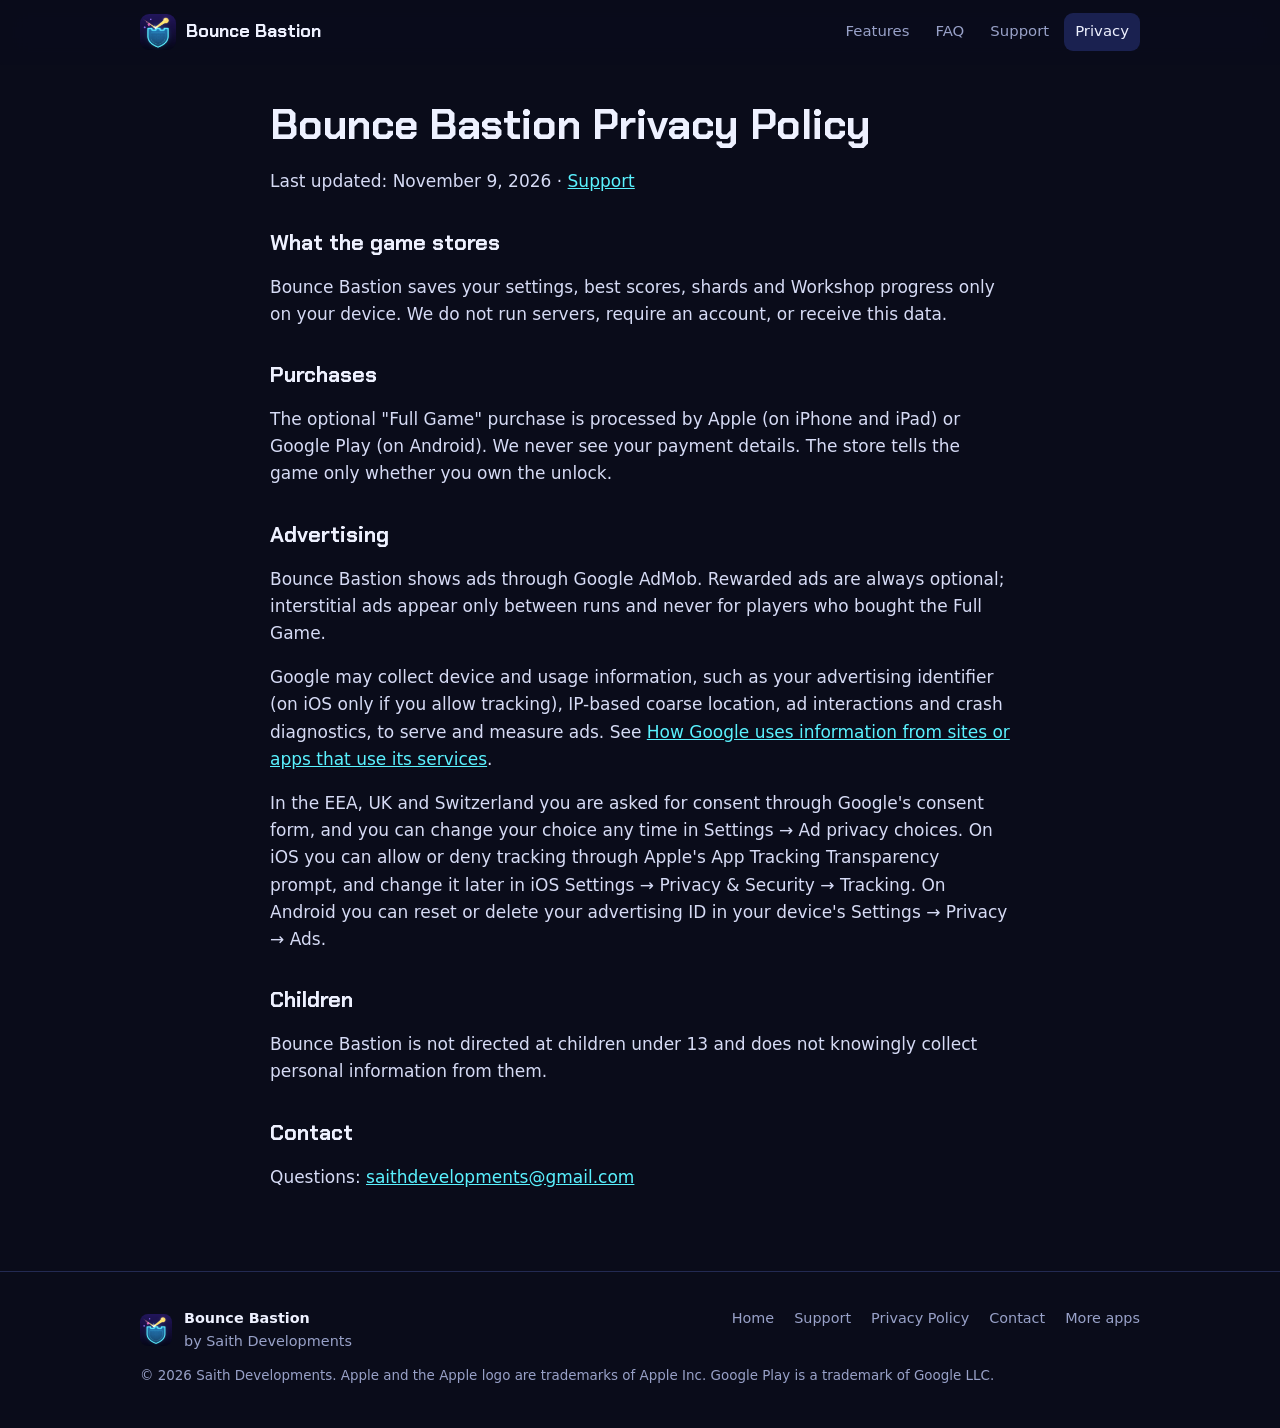
==== privacy.html @ 62e34ee3 "Redesign the site in the Sitspark style: hero with screenshots, features, FAQ and support Co-Authore" ====
<!doctype html>
<html lang="en"><head><meta charset="utf-8"><meta name="viewport" content="width=device-width,initial-scale=1">
<title>Bounce Bastion Privacy Policy</title><meta name="description" content="Bounce Bastion Privacy Policy for Bounce Bastion by Saith Developments.">
<link rel="canonical" href="https://saith96.github.io/bounce-bastion/privacy.html"><link rel="icon" href="assets/favicon.png"><link rel="apple-touch-icon" href="assets/apple-touch-icon.png">
<meta name="theme-color" content="#0a0c1a"><meta name="color-scheme" content="dark">
<meta property="og:title" content="Bounce Bastion Privacy Policy"><meta property="og:description" content="Bounce Bastion Privacy Policy for Bounce Bastion by Saith Developments."><meta property="og:image" content="https://saith96.github.io/bounce-bastion/assets/og.jpg"><meta property="og:url" content="https://saith96.github.io/bounce-bastion/privacy.html"><meta property="og:type" content="website"><meta name="twitter:card" content="summary_large_image">
<meta name="apple-itunes-app" content="app-id=6831671997"><link rel="preconnect" href="https://fonts.googleapis.com"><link rel="preconnect" href="https://fonts.gstatic.com" crossorigin><link href="https://fonts.googleapis.com/css2?family=Chakra+Petch:wght@600;700&display=swap" rel="stylesheet">
<style>:root{--font:-apple-system,BlinkMacSystemFont,"Segoe UI",Roboto,system-ui,sans-serif;--display:"Chakra Petch",-apple-system,BlinkMacSystemFont,"Segoe UI",Roboto,system-ui,sans-serif;--track:0;--on-brand:#06121a;--btn:#ffc93c;--btn-ink:#1a1300;--hero-chip:rgba(90,242,255,.14);--bg:#0a0c1a;--card:#121630;--ink:#eef1ff;--ink2:#d6dbf5;--muted:#98a1c8;--line:#232a52;--soft:#1a2150;--brand:#5af2ff;--link:#5af2ff;--hero:radial-gradient(90% 80% at 20% 0%,#2a1b77 0%,#151345 45%,#0d0f26 100%);--hero-ink:#ffffff;--hero-muted:#c7cdf0;--hero-glow:radial-gradient(35% 40% at 85% 15%,rgba(255,201,60,.22),transparent 70%),radial-gradient(40% 40% at 70% 90%,rgba(90,242,255,.18),transparent 70%)}
*{box-sizing:border-box}html{-webkit-text-size-adjust:100%;scroll-behavior:smooth;scroll-padding-top:84px}
body{margin:0;font:17px/1.6 var(--font);color:var(--ink);background:var(--bg);-webkit-font-smoothing:antialiased}
img{max-width:100%}
a{color:var(--link)}
:focus-visible{outline:3px solid var(--link);outline-offset:3px;border-radius:6px}
.skip{position:absolute;left:-9999px}.skip:focus{left:16px;top:12px;z-index:50;background:var(--card);padding:8px 14px;border-radius:10px}
.wrap{max-width:1040px;margin:0 auto;padding:0 20px}
h1,h2,h3{font-family:var(--display);text-wrap:balance;letter-spacing:var(--track)}
h1{font-size:clamp(2.1rem,5.2vw,3.4rem);line-height:1.06;margin:0 0 .5em}
h2{font-size:clamp(1.5rem,3vw,2rem);line-height:1.2;margin:0 0 .4em}
.kicker{display:block;font:600 .8rem/1.2 var(--font);letter-spacing:.09em;text-transform:uppercase;color:var(--link);margin-bottom:.7rem}
section.blk{margin:5.5rem 0}
.sub{color:var(--muted);max-width:38em;margin:0 0 2rem;font-size:1.06rem}

/* top bar */
header.top{position:sticky;top:0;z-index:20;background:color-mix(in srgb,var(--bg) 82%,transparent);-webkit-backdrop-filter:saturate(1.6) blur(14px);backdrop-filter:saturate(1.6) blur(14px);border-bottom:1px solid transparent;transition:border-color .2s}
header.top.scrolled{border-bottom-color:var(--line)}
header.top .wrap{display:flex;align-items:center;gap:12px;height:64px}
.brand{display:flex;align-items:center;gap:10px;font:700 1.12rem/1 var(--display);letter-spacing:var(--track);color:var(--ink);text-decoration:none;margin-right:auto}
.brand img{width:36px;height:36px;border-radius:9px}
header.top nav{display:flex;gap:4px}
header.top nav a{color:var(--muted);text-decoration:none;font-size:.93rem;padding:7px 11px;border-radius:9px}
header.top nav a:hover,header.top nav a[aria-current]{color:var(--ink);background:var(--soft)}

/* hero */
.hero{position:relative;background:var(--hero);border-radius:32px;color:var(--hero-ink);display:grid;grid-template-columns:1.05fr .95fr;gap:24px;padding:56px 0 0 56px;overflow:hidden;margin-top:12px;isolation:isolate}
.hero:after{content:"";position:absolute;inset:0;background:var(--hero-glow,none);z-index:-1;pointer-events:none}
.hero .txt{padding-bottom:56px;align-self:center}
.hero .tag{display:inline-flex;align-items:center;gap:8px;font-size:.85rem;font-weight:600;background:var(--hero-chip);color:var(--hero-ink);padding:6px 12px;border-radius:999px;margin-bottom:1.1rem}
.hero .tag img{width:20px;height:20px;border-radius:5px}
.hero h1{color:var(--hero-ink)}
.hero p.lead{font-size:1.16rem;color:var(--hero-muted);max-width:30em;margin:0 0 1.6rem;font-weight:500}
.chips{display:flex;flex-wrap:wrap;gap:8px 18px;margin:1.5rem 0 0;padding:0;list-style:none;font-size:.92rem;color:var(--hero-muted);font-weight:500}
.chips li{display:flex;align-items:center;gap:6px}.chips .ic{width:17px;height:17px}
.phones{position:relative;height:500px;align-self:end}
.phone{position:absolute;background:#0c0c0e;padding:7px;border-radius:40px;box-shadow:0 30px 60px -20px rgba(0,0,0,.45),0 0 0 1px rgba(255,255,255,.08) inset}
.phone img{display:block;width:100%;height:auto;border-radius:33px}
.phones .p1{width:250px;left:8%;top:26px;z-index:2}
.phones .p2{width:220px;left:52%;top:84px;transform:rotate(5deg);opacity:.97}
@media(prefers-reduced-motion:no-preference){.phones .p1{animation:rise .9s cubic-bezier(.2,.8,.2,1) both}.phones .p2{animation:rise2 1.1s .1s cubic-bezier(.2,.8,.2,1) both}
@keyframes rise{from{transform:translateY(60px);opacity:0}}@keyframes rise2{from{transform:translateY(80px) rotate(5deg);opacity:0}}}

/* store buttons */
.ctas{display:flex;flex-wrap:wrap;gap:10px;align-items:center}
.store{display:inline-flex;align-items:center;gap:10px;background:var(--btn);color:var(--btn-ink);padding:.62rem 1.15rem .62rem .95rem;border-radius:14px;text-decoration:none;line-height:1.1;border:1px solid transparent;transition:transform .15s,box-shadow .15s}
.store svg{width:24px;height:24px;flex:none}
.store small{display:block;font-size:.7rem;opacity:.8;font-weight:500}.store b{font-size:1.06rem;font-weight:650}
a.store:hover{transform:translateY(-2px);box-shadow:0 10px 24px -10px rgba(0,0,0,.5)}
.store.soon{background:transparent;color:inherit;border:1.5px dashed currentColor;opacity:.78;cursor:default}
.hero .store.soon{color:var(--hero-ink)}

/* cards */
.grid{display:grid;grid-template-columns:repeat(3,1fr);gap:18px}
.card{background:var(--card);border:1px solid var(--line);border-radius:22px;padding:26px}
.card .badge{width:48px;height:48px;border-radius:14px;display:grid;place-items:center;background:var(--soft);color:var(--link);margin-bottom:16px}
.card .badge .ic{width:26px;height:26px}
.card h3{margin:0 0 .4rem;font-size:1.15rem;line-height:1.3}.card p{margin:0;color:var(--muted);font-size:.98rem}

/* gallery */
.gallery{display:flex;gap:22px;overflow-x:auto;scroll-snap-type:x mandatory;padding:6px 20px 22px;margin:0 -20px;scrollbar-width:thin;scrollbar-color:var(--line) transparent}
.gallery figure{flex:none;width:230px;margin:0;scroll-snap-align:start}
.gallery .phone{position:static;box-shadow:0 18px 40px -22px rgba(0,0,0,.5)}
.gallery figcaption{margin-top:14px;font-size:.95rem;color:var(--muted);text-align:center;text-wrap:balance}
.gallery figcaption b{display:block;color:var(--ink);font-weight:650}
.gnav{display:flex;gap:8px;justify-content:flex-end;margin-top:-3.3rem;margin-bottom:1.3rem}
.gnav button{width:40px;height:40px;border-radius:50%;border:1px solid var(--line);background:var(--card);color:var(--ink);cursor:pointer;font-size:1.1rem}
.gnav button:hover{background:var(--soft)}

/* steps */
ol.steps{list-style:none;padding:0;margin:0;counter-reset:s;display:grid;grid-template-columns:repeat(3,1fr);gap:18px}
ol.steps li{counter-increment:s;background:var(--card);border:1px solid var(--line);border-radius:22px;padding:24px;position:relative}
ol.steps li:before{content:counter(s);width:38px;height:38px;border-radius:50%;background:var(--brand);color:var(--on-brand);font-weight:700;display:grid;place-items:center;margin-bottom:14px}
ol.steps h3{font-size:1.1rem;margin:0 0 .35rem}ol.steps p{margin:0;color:var(--muted);font-size:.98rem}

/* features */
ul.feat{list-style:none;padding:0;margin:0;display:grid;grid-template-columns:1fr 1fr;gap:14px 36px}
ul.feat li{display:flex;gap:12px;align-items:flex-start}
ul.feat .ic{width:22px;height:22px;flex:none;color:var(--link);margin-top:2px}
.plus{margin-top:1.8rem;background:var(--soft);border-radius:18px;padding:18px 22px;font-size:.98rem}
.plus b{color:var(--ink)}

/* privacy band */
.band{background:var(--card);border:1px solid var(--line);border-radius:26px;padding:34px;display:flex;align-items:center;gap:28px}
.band .big{width:84px;height:84px;border-radius:24px;display:grid;place-items:center;background:var(--soft);color:var(--link);flex:none}
.band .big .ic{width:44px;height:44px}
.band h2{margin:0 0 .3rem}.band p{margin:0 0 .6rem;color:var(--muted)}

/* faq */
.faq{max-width:780px}
.faq details{border-bottom:1px solid var(--line)}
.faq summary{cursor:pointer;list-style:none;padding:18px 40px 18px 0;font-weight:600;font-size:1.06rem;position:relative}
.faq summary::-webkit-details-marker{display:none}
.faq summary:after{content:"";position:absolute;right:8px;top:26px;width:9px;height:9px;border-right:2px solid var(--muted);border-bottom:2px solid var(--muted);transform:rotate(45deg);transition:transform .2s}
.faq details[open] summary:after{transform:rotate(225deg);top:30px}
.faq details p{margin:-4px 0 18px;color:var(--muted)}

/* closing cta */
.final{background:var(--hero);color:var(--hero-ink);border-radius:32px;padding:48px;display:flex;align-items:center;gap:32px;position:relative;overflow:hidden;isolation:isolate}
.final:after{content:"";position:absolute;inset:0;background:var(--hero-glow,none);z-index:-1}
.final img.app{width:112px;height:112px;border-radius:26px;flex:none;box-shadow:0 18px 40px -16px rgba(0,0,0,.5)}
.final h2{color:var(--hero-ink);margin:0 0 .3rem}.final p{margin:0 0 1.2rem;color:var(--hero-muted);max-width:34em}

/* documents */
.doc{max-width:740px;margin:2.4rem auto 0}
.doc h1{font-size:clamp(1.9rem,4.5vw,2.6rem)}
.doc h2{font-size:1.35rem;margin:2.2rem 0 .6rem}.doc h3{font-size:1.1rem;margin:1.6rem 0 .4rem}
.doc p,.doc li{color:var(--ink2)}.doc li{margin-bottom:.35rem}
.doc section{margin:0}
.doc .card{margin:1.2rem 0}
.doc table{border-collapse:collapse;width:100%;margin:1rem 0;font-size:.95rem}.doc td,.doc th{border:1px solid var(--line);padding:8px 10px;text-align:left;vertical-align:top}
.contact{display:flex;gap:16px;align-items:center;background:var(--card);border:1px solid var(--line);border-radius:20px;padding:20px 22px;margin:1.4rem 0 2rem}
.contact .ic{width:30px;height:30px;color:var(--link);flex:none}.contact p{margin:0}

/* footer */
footer.site{margin:5rem 0 0;padding:2.2rem 0 2.6rem;border-top:1px solid var(--line);font-size:.9rem;color:var(--muted)}
footer.site .wrap{display:flex;flex-wrap:wrap;gap:12px 28px;align-items:flex-start}
footer.site .fb{margin-right:auto;display:flex;gap:12px;align-items:center}
footer.site .fb img{width:32px;height:32px;border-radius:8px}
footer.site .fb b{color:var(--ink);display:block}
footer.site nav{display:flex;flex-wrap:wrap;gap:6px 20px}
footer.site a{color:var(--muted);text-decoration:none}footer.site a:hover{color:var(--ink);text-decoration:underline}
footer.site .legal{flex-basis:100%;margin:0;font-size:.84rem}

@media(max-width:900px){
 .hero{grid-template-columns:1fr;padding:40px 28px 0}
 .hero .txt{padding-bottom:0}
 .phones{height:400px;max-width:460px;width:100%;margin:0 auto}
 .phones .p1{width:210px;left:6%}.phones .p2{width:186px;left:50%}
 .grid,ol.steps{grid-template-columns:1fr}
 ul.feat{grid-template-columns:1fr}
}
@media(max-width:620px){
 .wrap{padding:0 16px}
 header.top nav a.opt{display:none}
 .hero{border-radius:26px;padding:32px 22px 0;margin-top:6px}
 .phones{height:350px}.phones .p1{width:186px;left:2%}.phones .p2{width:164px;left:48%;top:70px}
 section.blk{margin:4rem 0}
 .band,.final{flex-direction:column;align-items:flex-start;padding:28px 24px}
 .gallery{padding:6px 16px 22px;margin:0 -16px}.gallery figure{width:200px}
 .gnav{display:none}
 .final img.app{width:84px;height:84px;border-radius:20px}
}
@media(prefers-reduced-motion:reduce){html{scroll-behavior:auto}*{transition:none!important}}
</style>
</head><body><a class="skip" href="#main">Skip to content</a>
<header class="top"><div class="wrap"><a class="brand" href="index.html"><img src="assets/icon.png" alt="" width="36" height="36">Bounce Bastion</a><nav aria-label="Site"><a href="index.html#features" class="opt">Features</a><a href="index.html#faq" class="opt">FAQ</a><a href="support.html" class="">Support</a><a href="privacy.html" class="" aria-current=page>Privacy</a></nav></div></header>
<main id="main"><div class="wrap"><article class="doc">
<h1>Bounce Bastion Privacy Policy</h1>
<p>Last updated: November 9, 2026 · <a href="support.html">Support</a></p>
<h2>What the game stores</h2>
<p>Bounce Bastion saves your settings, best scores, shards and Workshop progress only on your device. We do not run servers, require an account, or receive this data.</p>
<h2>Purchases</h2>
<p>The optional "Full Game" purchase is processed by Apple (on iPhone and iPad) or Google Play (on Android). We never see your payment details. The store tells the game only whether you own the unlock.</p>
<h2>Advertising</h2>
<p>Bounce Bastion shows ads through Google AdMob. Rewarded ads are always optional; interstitial ads appear only between runs and never for players who bought the Full Game.</p>
<p>Google may collect device and usage information, such as your advertising identifier (on iOS only if you allow tracking), IP-based coarse location, ad interactions and crash diagnostics, to serve and measure ads. See <a href="https://policies.google.com/technologies/partner-sites">How Google uses information from sites or apps that use its services</a>.</p>
<p>In the EEA, UK and Switzerland you are asked for consent through Google's consent form, and you can change your choice any time in Settings → Ad privacy choices. On iOS you can allow or deny tracking through Apple's App Tracking Transparency prompt, and change it later in iOS Settings → Privacy &amp; Security → Tracking. On Android you can reset or delete your advertising ID in your device's Settings → Privacy → Ads.</p>
<h2>Children</h2>
<p>Bounce Bastion is not directed at children under 13 and does not knowingly collect personal information from them.</p>
<h2>Contact</h2>
<p>Questions: <a href="mailto:saithdevelopments@gmail.com">saithdevelopments@gmail.com</a></p>

</article></div></main>
<footer class="site"><div class="wrap">
<div class="fb"><img src="assets/icon.png" alt="" width="32" height="32" loading="lazy"><span><b>Bounce Bastion</b>by Saith Developments</span></div>
<nav aria-label="Footer"><a href="index.html">Home</a><a href="support.html">Support</a><a href="privacy.html">Privacy Policy</a><a href="mailto:saithdevelopments@gmail.com">Contact</a><a href="https://saith96.github.io/apps/">More apps</a></nav>
<p class="legal">&copy; 2026 Saith Developments. Apple and the Apple logo are trademarks of Apple Inc. Google Play is a trademark of Google LLC.</p>
</div></footer><script>
(function(){var h=document.querySelector('header.top');function f(){h.classList.toggle('scrolled',scrollY>8)}addEventListener('scroll',f,{passive:true});f();
var g=document.querySelector('.gallery');document.querySelectorAll('.gnav button').forEach(function(b){b.addEventListener('click',function(){g.scrollBy({left:(b.dataset.d=='1'?1:-1)*(g.clientWidth*.8),behavior:'smooth'})})})})();
</script>
</body></html>
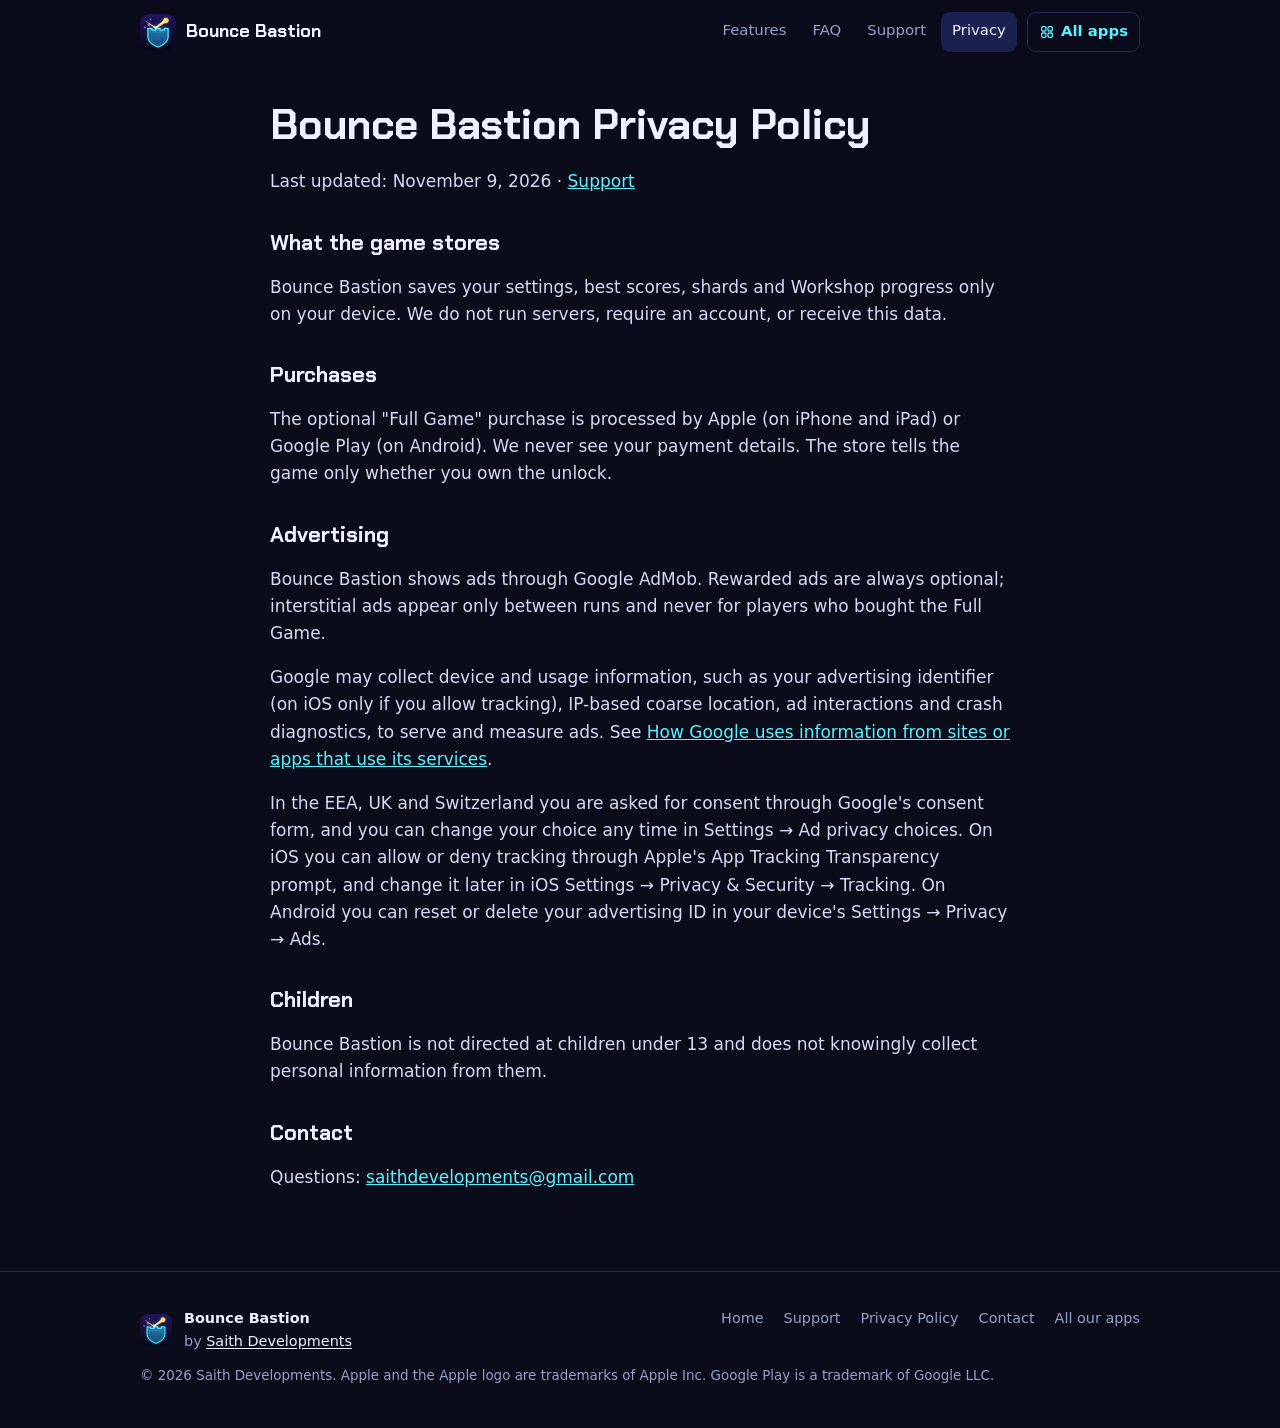
==== commit 64f78405: "Link to the Saith Developments apps page from every page Co-Authored-By: Claude Opus 5.5 <noreply@an" ====
--- a/privacy.html
+++ b/privacy.html
@@ -29,6 +29,9 @@
 header.top nav{display:flex;gap:4px}
 header.top nav a{color:var(--muted);text-decoration:none;font-size:.93rem;padding:7px 11px;border-radius:9px}
 header.top nav a:hover,header.top nav a[aria-current]{color:var(--ink);background:var(--soft)}
+header.top nav a.hub{display:inline-flex;align-items:center;gap:6px;color:var(--link);border:1px solid var(--line);margin-left:6px;font-weight:600}
+header.top nav a.hub .ic{width:16px;height:16px}
+footer.site a.maker{color:var(--ink);text-decoration:underline;text-underline-offset:2px}
 
 /* hero */
 .hero{position:relative;background:var(--hero);border-radius:32px;color:var(--hero-ink);display:grid;grid-template-columns:1.05fr .95fr;gap:24px;padding:56px 0 0 56px;overflow:hidden;margin-top:12px;isolation:isolate}
@@ -140,6 +143,7 @@
 @media(max-width:620px){
  .wrap{padding:0 16px}
  header.top nav a.opt{display:none}
+ header.top nav a.hub{margin-left:2px;padding:7px 10px}
  .hero{border-radius:26px;padding:32px 22px 0;margin-top:6px}
  .phones{height:350px}.phones .p1{width:186px;left:2%}.phones .p2{width:164px;left:48%;top:70px}
  section.blk{margin:4rem 0}
@@ -148,10 +152,11 @@
  .gnav{display:none}
  .final img.app{width:84px;height:84px;border-radius:20px}
 }
+@media(max-width:400px){header.top nav a.opt2{display:none}}
 @media(prefers-reduced-motion:reduce){html{scroll-behavior:auto}*{transition:none!important}}
 </style>
 </head><body><a class="skip" href="#main">Skip to content</a>
-<header class="top"><div class="wrap"><a class="brand" href="index.html"><img src="assets/icon.png" alt="" width="36" height="36">Bounce Bastion</a><nav aria-label="Site"><a href="index.html#features" class="opt">Features</a><a href="index.html#faq" class="opt">FAQ</a><a href="support.html" class="">Support</a><a href="privacy.html" class="" aria-current=page>Privacy</a></nav></div></header>
+<header class="top"><div class="wrap"><a class="brand" href="index.html"><img src="assets/icon.png" alt="" width="36" height="36">Bounce Bastion</a><nav aria-label="Site"><a href="index.html#features" class="opt">Features</a><a href="index.html#faq" class="opt">FAQ</a><a href="support.html" class="">Support</a><a href="privacy.html" class="opt2" aria-current=page>Privacy</a><a href="https://saith96.github.io/apps/" class="hub" title="All apps by Saith Developments"><svg class="ic" viewBox="0 0 24 24" fill="none" stroke="currentColor" stroke-width="1.9" stroke-linecap="round" stroke-linejoin="round" aria-hidden="true"><rect x="4" y="4" width="6.5" height="6.5" rx="1.6"/><rect x="13.5" y="4" width="6.5" height="6.5" rx="1.6"/><rect x="4" y="13.5" width="6.5" height="6.5" rx="1.6"/><rect x="13.5" y="13.5" width="6.5" height="6.5" rx="1.6"/></svg><span>All apps</span></a></nav></div></header>
 <main id="main"><div class="wrap"><article class="doc">
 <h1>Bounce Bastion Privacy Policy</h1>
 <p>Last updated: November 9, 2026 · <a href="support.html">Support</a></p>
@@ -170,8 +175,8 @@
 
 </article></div></main>
 <footer class="site"><div class="wrap">
-<div class="fb"><img src="assets/icon.png" alt="" width="32" height="32" loading="lazy"><span><b>Bounce Bastion</b>by Saith Developments</span></div>
-<nav aria-label="Footer"><a href="index.html">Home</a><a href="support.html">Support</a><a href="privacy.html">Privacy Policy</a><a href="mailto:saithdevelopments@gmail.com">Contact</a><a href="https://saith96.github.io/apps/">More apps</a></nav>
+<div class="fb"><img src="assets/icon.png" alt="" width="32" height="32" loading="lazy"><span><b>Bounce Bastion</b>by <a href="https://saith96.github.io/apps/" class="maker">Saith Developments</a></span></div>
+<nav aria-label="Footer"><a href="index.html">Home</a><a href="support.html">Support</a><a href="privacy.html">Privacy Policy</a><a href="mailto:saithdevelopments@gmail.com">Contact</a><a href="https://saith96.github.io/apps/">All our apps</a></nav>
 <p class="legal">&copy; 2026 Saith Developments. Apple and the Apple logo are trademarks of Apple Inc. Google Play is a trademark of Google LLC.</p>
 </div></footer><script>
 (function(){var h=document.querySelector('header.top');function f(){h.classList.toggle('scrolled',scrollY>8)}addEventListener('scroll',f,{passive:true});f();
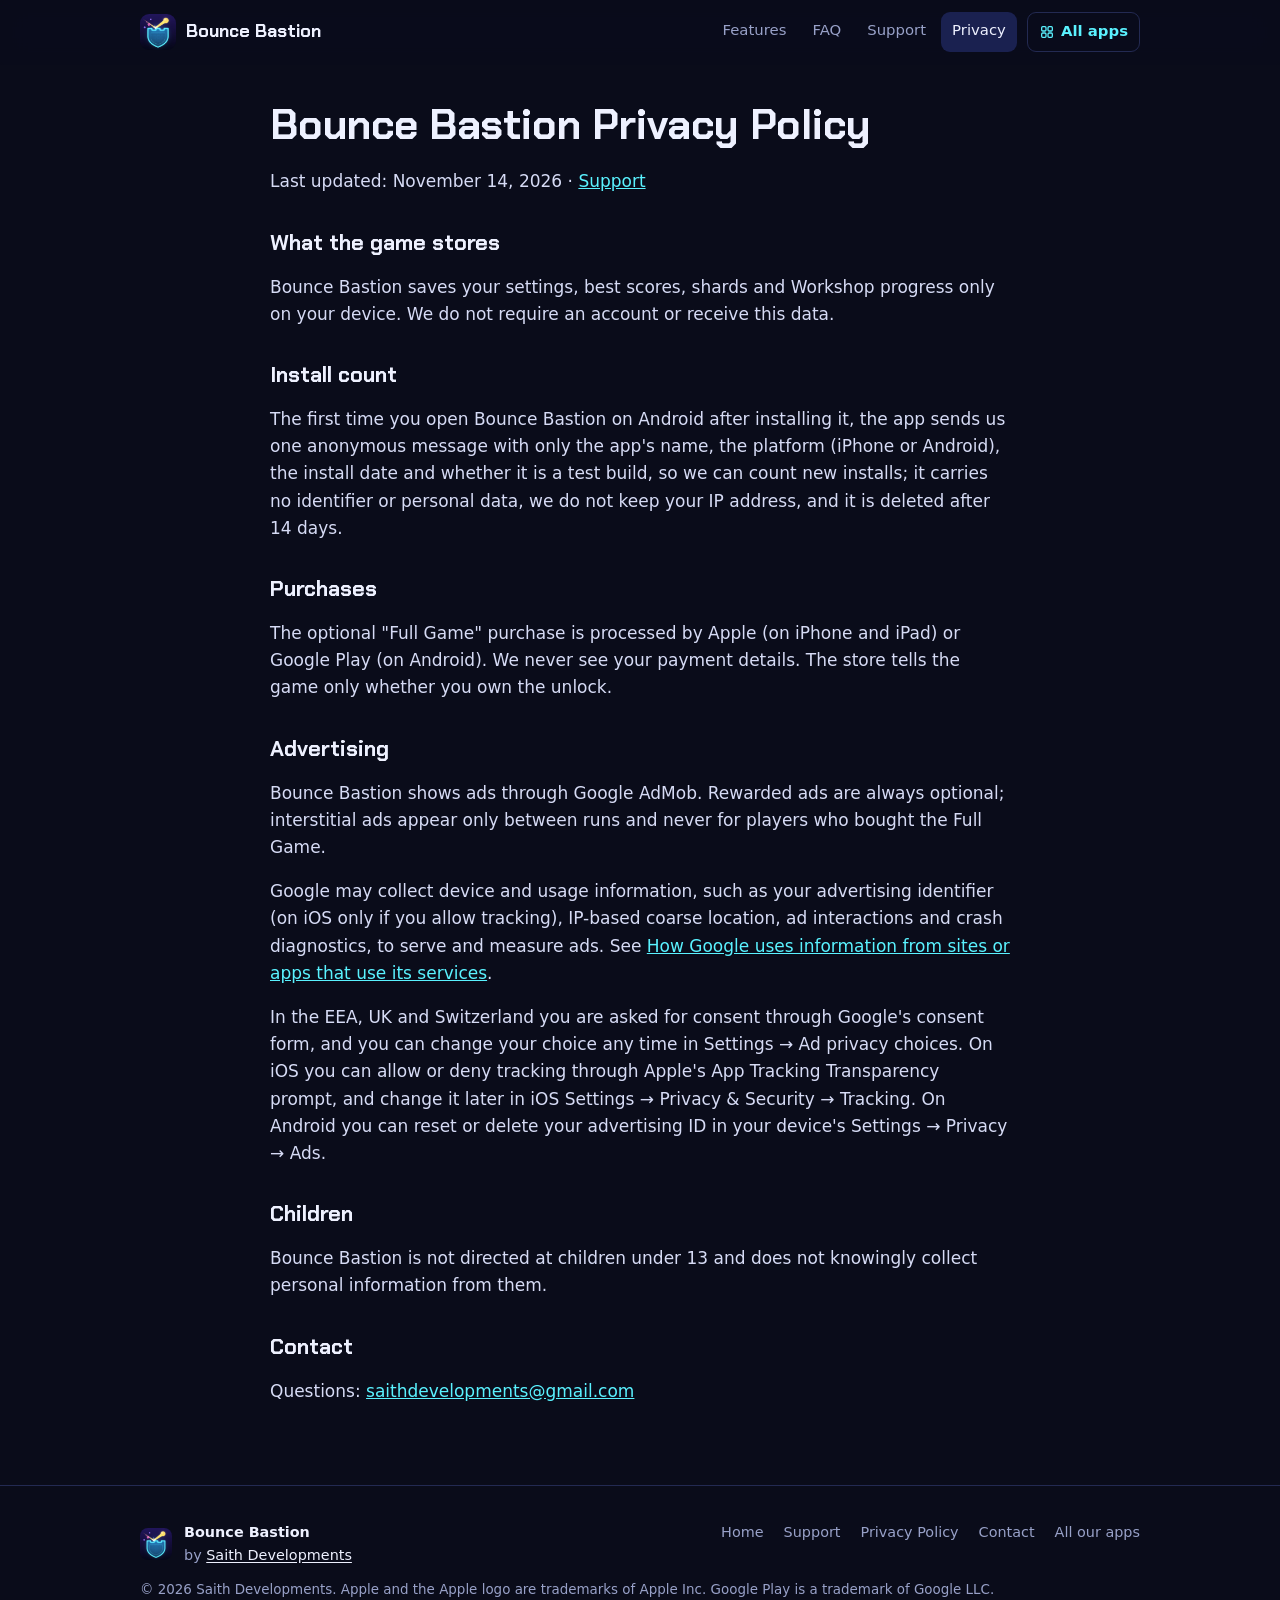
==== commit 23605781: "Privacy: mention the one anonymous install count Co-Authored-By: Claude Opus 5.5 <noreply@anthropic." ====
--- a/privacy.html
+++ b/privacy.html
@@ -159,9 +159,11 @@
 <header class="top"><div class="wrap"><a class="brand" href="index.html"><img src="assets/icon.png" alt="" width="36" height="36">Bounce Bastion</a><nav aria-label="Site"><a href="index.html#features" class="opt">Features</a><a href="index.html#faq" class="opt">FAQ</a><a href="support.html" class="">Support</a><a href="privacy.html" class="opt2" aria-current=page>Privacy</a><a href="https://saith96.github.io/apps/" class="hub" title="All apps by Saith Developments"><svg class="ic" viewBox="0 0 24 24" fill="none" stroke="currentColor" stroke-width="1.9" stroke-linecap="round" stroke-linejoin="round" aria-hidden="true"><rect x="4" y="4" width="6.5" height="6.5" rx="1.6"/><rect x="13.5" y="4" width="6.5" height="6.5" rx="1.6"/><rect x="4" y="13.5" width="6.5" height="6.5" rx="1.6"/><rect x="13.5" y="13.5" width="6.5" height="6.5" rx="1.6"/></svg><span>All apps</span></a></nav></div></header>
 <main id="main"><div class="wrap"><article class="doc">
 <h1>Bounce Bastion Privacy Policy</h1>
-<p>Last updated: November 9, 2026 · <a href="support.html">Support</a></p>
+<p>Last updated: November 14, 2026 · <a href="support.html">Support</a></p>
 <h2>What the game stores</h2>
-<p>Bounce Bastion saves your settings, best scores, shards and Workshop progress only on your device. We do not run servers, require an account, or receive this data.</p>
+<p>Bounce Bastion saves your settings, best scores, shards and Workshop progress only on your device. We do not require an account or receive this data.</p>
+<h2>Install count</h2>
+<p>The first time you open Bounce Bastion on Android after installing it, the app sends us one anonymous message with only the app's name, the platform (iPhone or Android), the install date and whether it is a test build, so we can count new installs; it carries no identifier or personal data, we do not keep your IP address, and it is deleted after 14 days.</p>
 <h2>Purchases</h2>
 <p>The optional "Full Game" purchase is processed by Apple (on iPhone and iPad) or Google Play (on Android). We never see your payment details. The store tells the game only whether you own the unlock.</p>
 <h2>Advertising</h2>
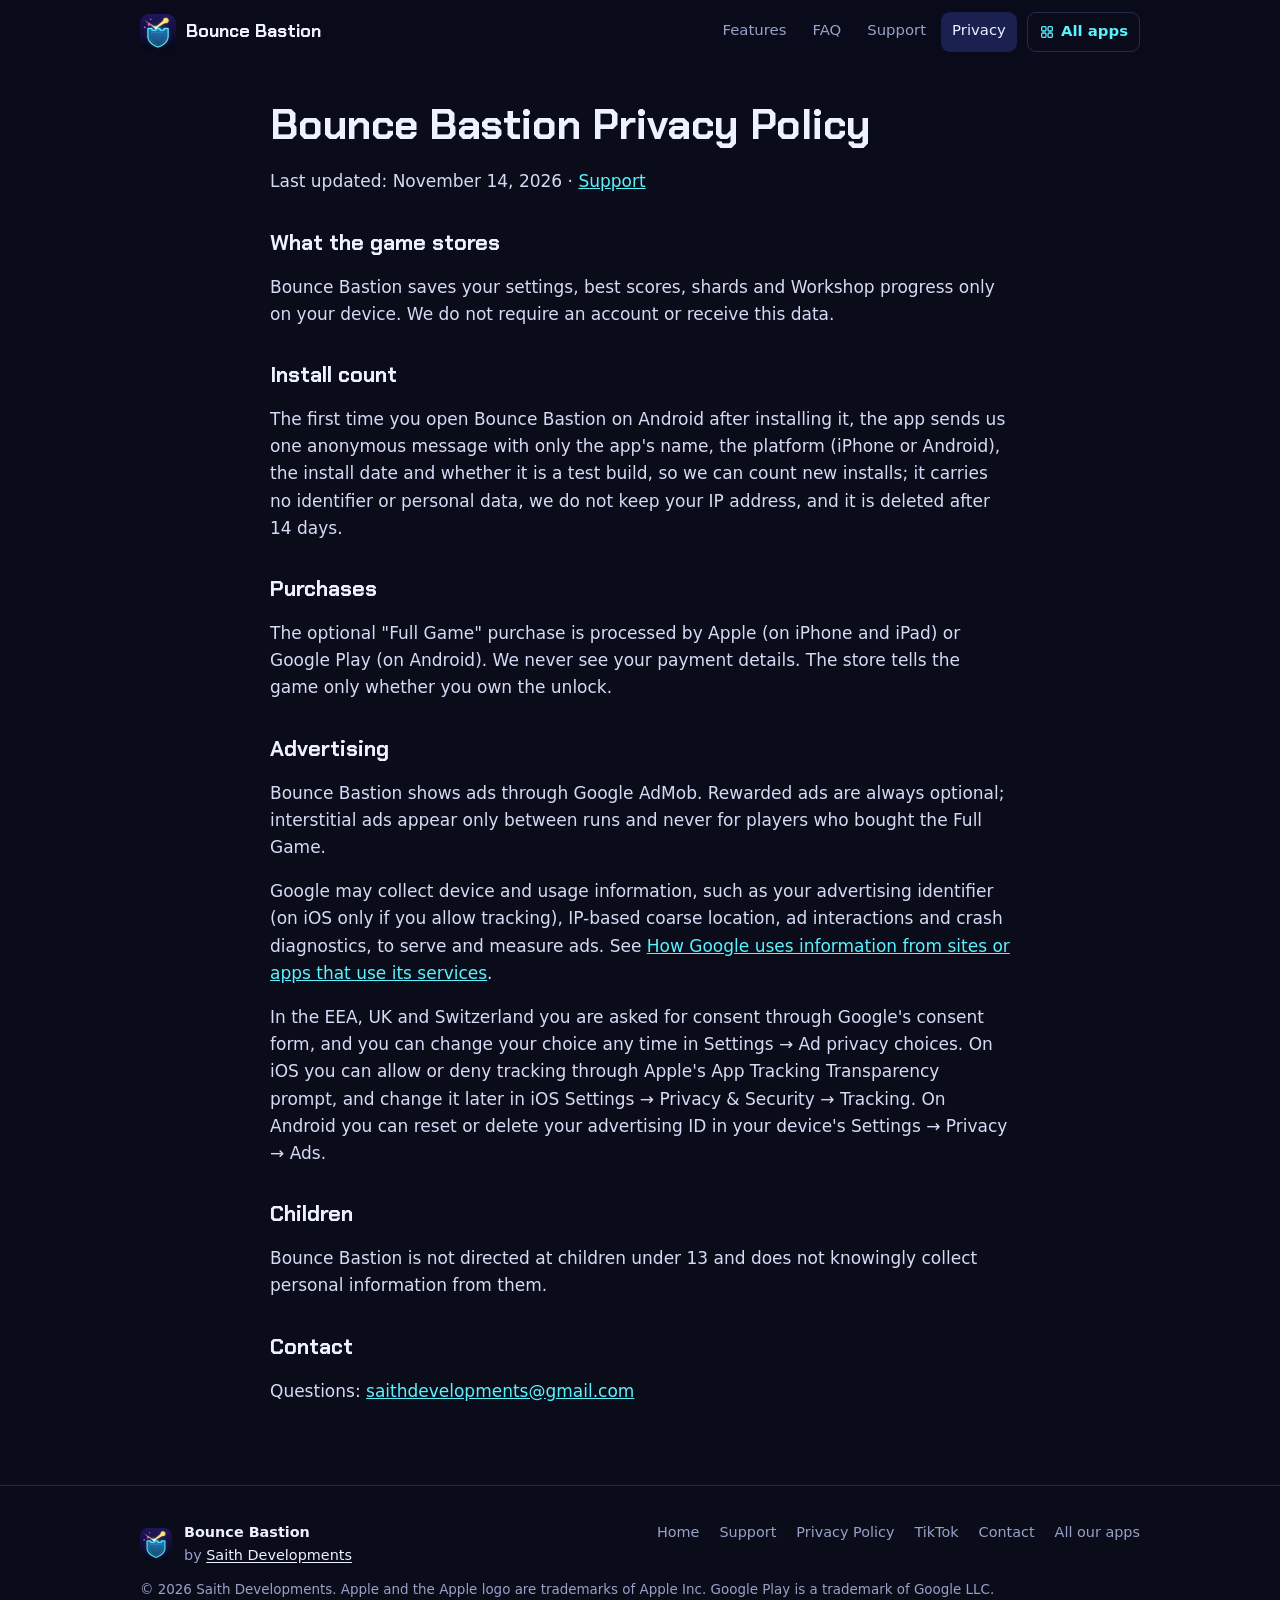
==== commit e725efcc: "Footer: link our Instagram/TikTok profiles (only accounts that exist); sameAs in JSON-LD Co-Authored" ====
--- a/privacy.html
+++ b/privacy.html
@@ -178,7 +178,7 @@
 </article></div></main>
 <footer class="site"><div class="wrap">
 <div class="fb"><img src="assets/icon.png" alt="" width="32" height="32" loading="lazy"><span><b>Bounce Bastion</b>by <a href="https://saith96.github.io/apps/" class="maker">Saith Developments</a></span></div>
-<nav aria-label="Footer"><a href="index.html">Home</a><a href="support.html">Support</a><a href="privacy.html">Privacy Policy</a><a href="mailto:saithdevelopments@gmail.com">Contact</a><a href="https://saith96.github.io/apps/">All our apps</a></nav>
+<nav aria-label="Footer"><a href="index.html">Home</a><a href="support.html">Support</a><a href="privacy.html">Privacy Policy</a><a href="https://www.tiktok.com/@bouncebastion" rel="me noopener" target="_blank">TikTok</a><a href="mailto:saithdevelopments@gmail.com">Contact</a><a href="https://saith96.github.io/apps/">All our apps</a></nav>
 <p class="legal">&copy; 2026 Saith Developments. Apple and the Apple logo are trademarks of Apple Inc. Google Play is a trademark of Google LLC.</p>
 </div></footer><script>
 (function(){var h=document.querySelector('header.top');function f(){h.classList.toggle('scrolled',scrollY>8)}addEventListener('scroll',f,{passive:true});f();
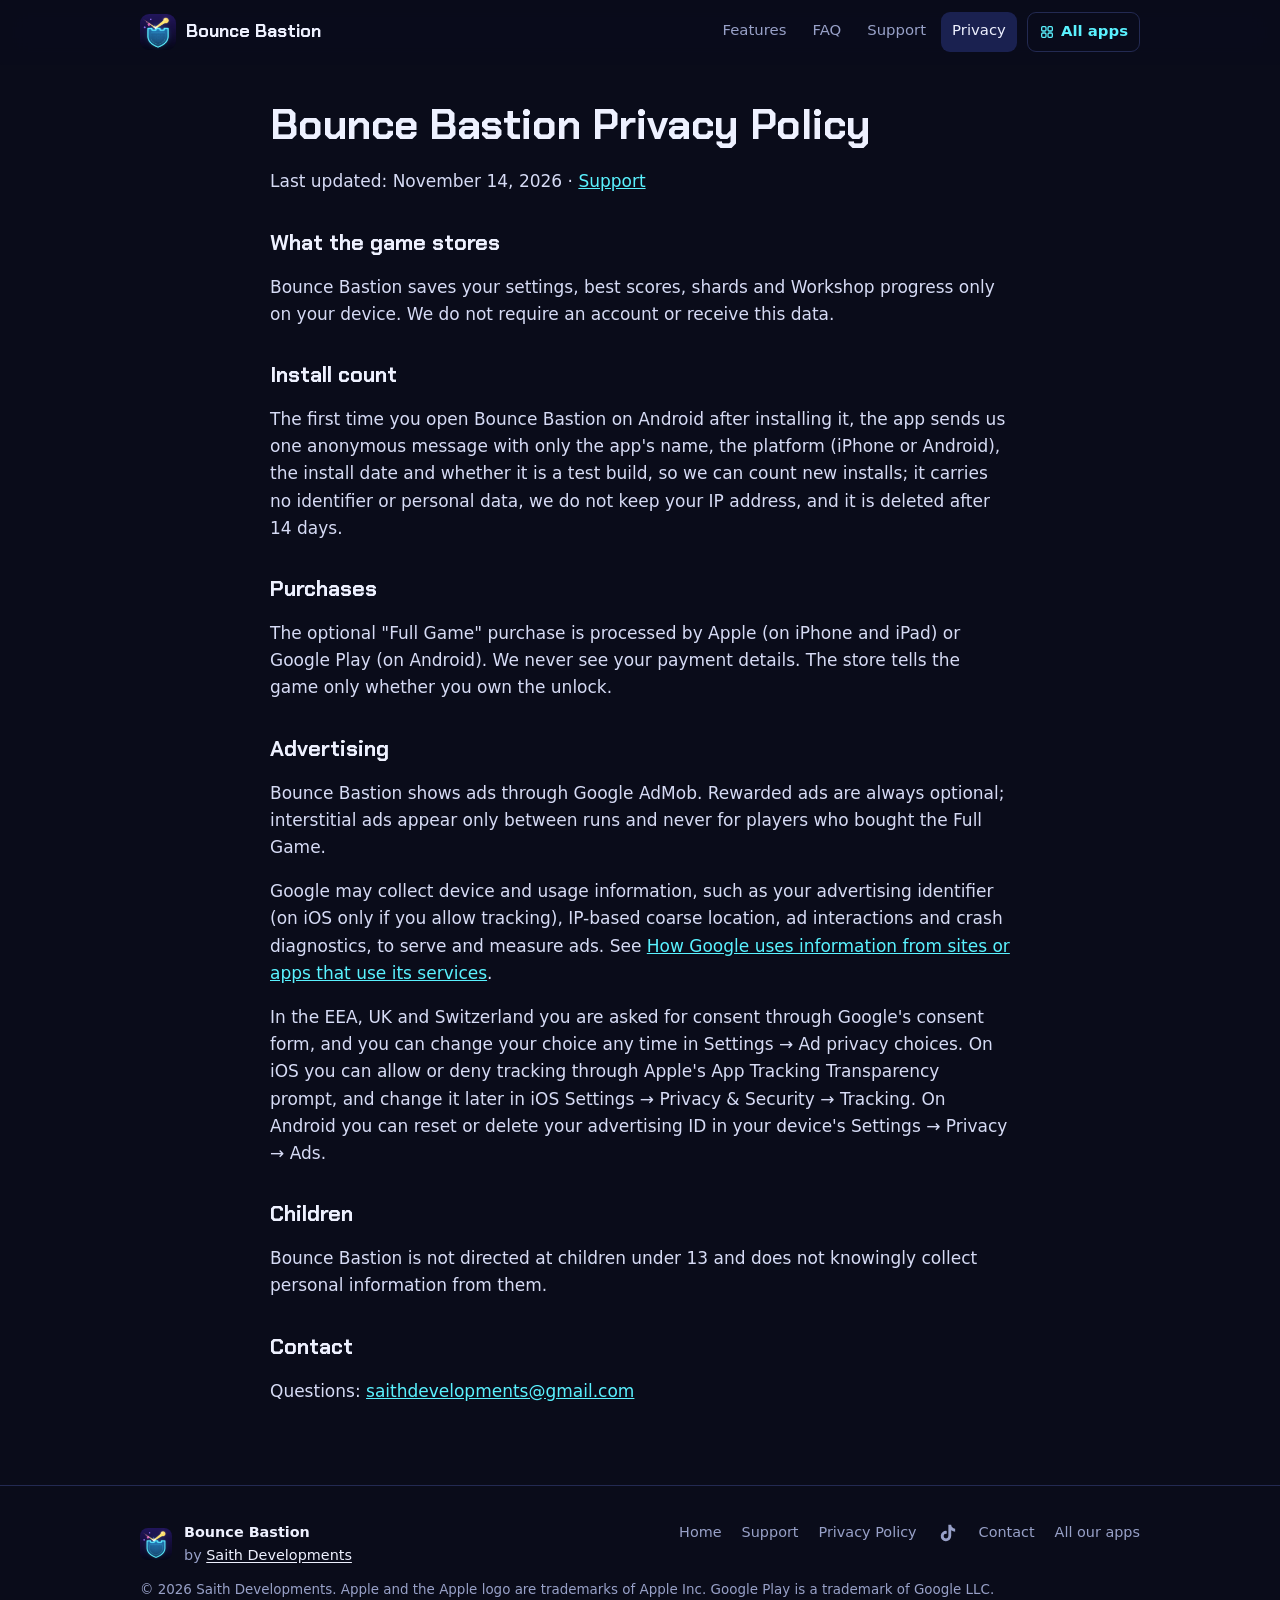
==== commit 79598cee: "Social links as Instagram/TikTok icons Co-Authored-By: Claude Opus 5.5 <noreply@anthropic.com>" ====
--- a/privacy.html
+++ b/privacy.html
@@ -130,6 +130,7 @@
 footer.site .fb b{color:var(--ink);display:block}
 footer.site nav{display:flex;flex-wrap:wrap;gap:6px 20px}
 footer.site a{color:var(--muted);text-decoration:none}footer.site a:hover{color:var(--ink);text-decoration:underline}
+footer.site .social{display:inline-flex;gap:14px;align-items:center}footer.site .social a{display:inline-flex}footer.site .social a:hover{color:var(--ink);text-decoration:none}
 footer.site .legal{flex-basis:100%;margin:0;font-size:.84rem}
 
 @media(max-width:900px){
@@ -178,7 +179,7 @@
 </article></div></main>
 <footer class="site"><div class="wrap">
 <div class="fb"><img src="assets/icon.png" alt="" width="32" height="32" loading="lazy"><span><b>Bounce Bastion</b>by <a href="https://saith96.github.io/apps/" class="maker">Saith Developments</a></span></div>
-<nav aria-label="Footer"><a href="index.html">Home</a><a href="support.html">Support</a><a href="privacy.html">Privacy Policy</a><a href="https://www.tiktok.com/@bouncebastion" rel="me noopener" target="_blank">TikTok</a><a href="mailto:saithdevelopments@gmail.com">Contact</a><a href="https://saith96.github.io/apps/">All our apps</a></nav>
+<nav aria-label="Footer"><a href="index.html">Home</a><a href="support.html">Support</a><a href="privacy.html">Privacy Policy</a><span class="social"><a href="https://www.tiktok.com/@bouncebastion" rel="me noopener" target="_blank" aria-label="Bounce Bastion on TikTok" title="Bounce Bastion on TikTok"><svg viewBox="0 0 24 24" width="22" height="22" fill="currentColor" aria-hidden="true"><path d="M16.6 5.8A4.3 4.3 0 0 1 15.5 3h-3.1v12.4a2.6 2.6 0 1 1-2.6-2.6c.3 0 .5 0 .8.1V9.7a5.7 5.7 0 1 0 4.9 5.7V9.1a7.4 7.4 0 0 0 4.3 1.4V7.4a4.3 4.3 0 0 1-3.2-1.6Z"/></svg></a></span><a href="mailto:saithdevelopments@gmail.com">Contact</a><a href="https://saith96.github.io/apps/">All our apps</a></nav>
 <p class="legal">&copy; 2026 Saith Developments. Apple and the Apple logo are trademarks of Apple Inc. Google Play is a trademark of Google LLC.</p>
 </div></footer><script>
 (function(){var h=document.querySelector('header.top');function f(){h.classList.toggle('scrolled',scrollY>8)}addEventListener('scroll',f,{passive:true});f();
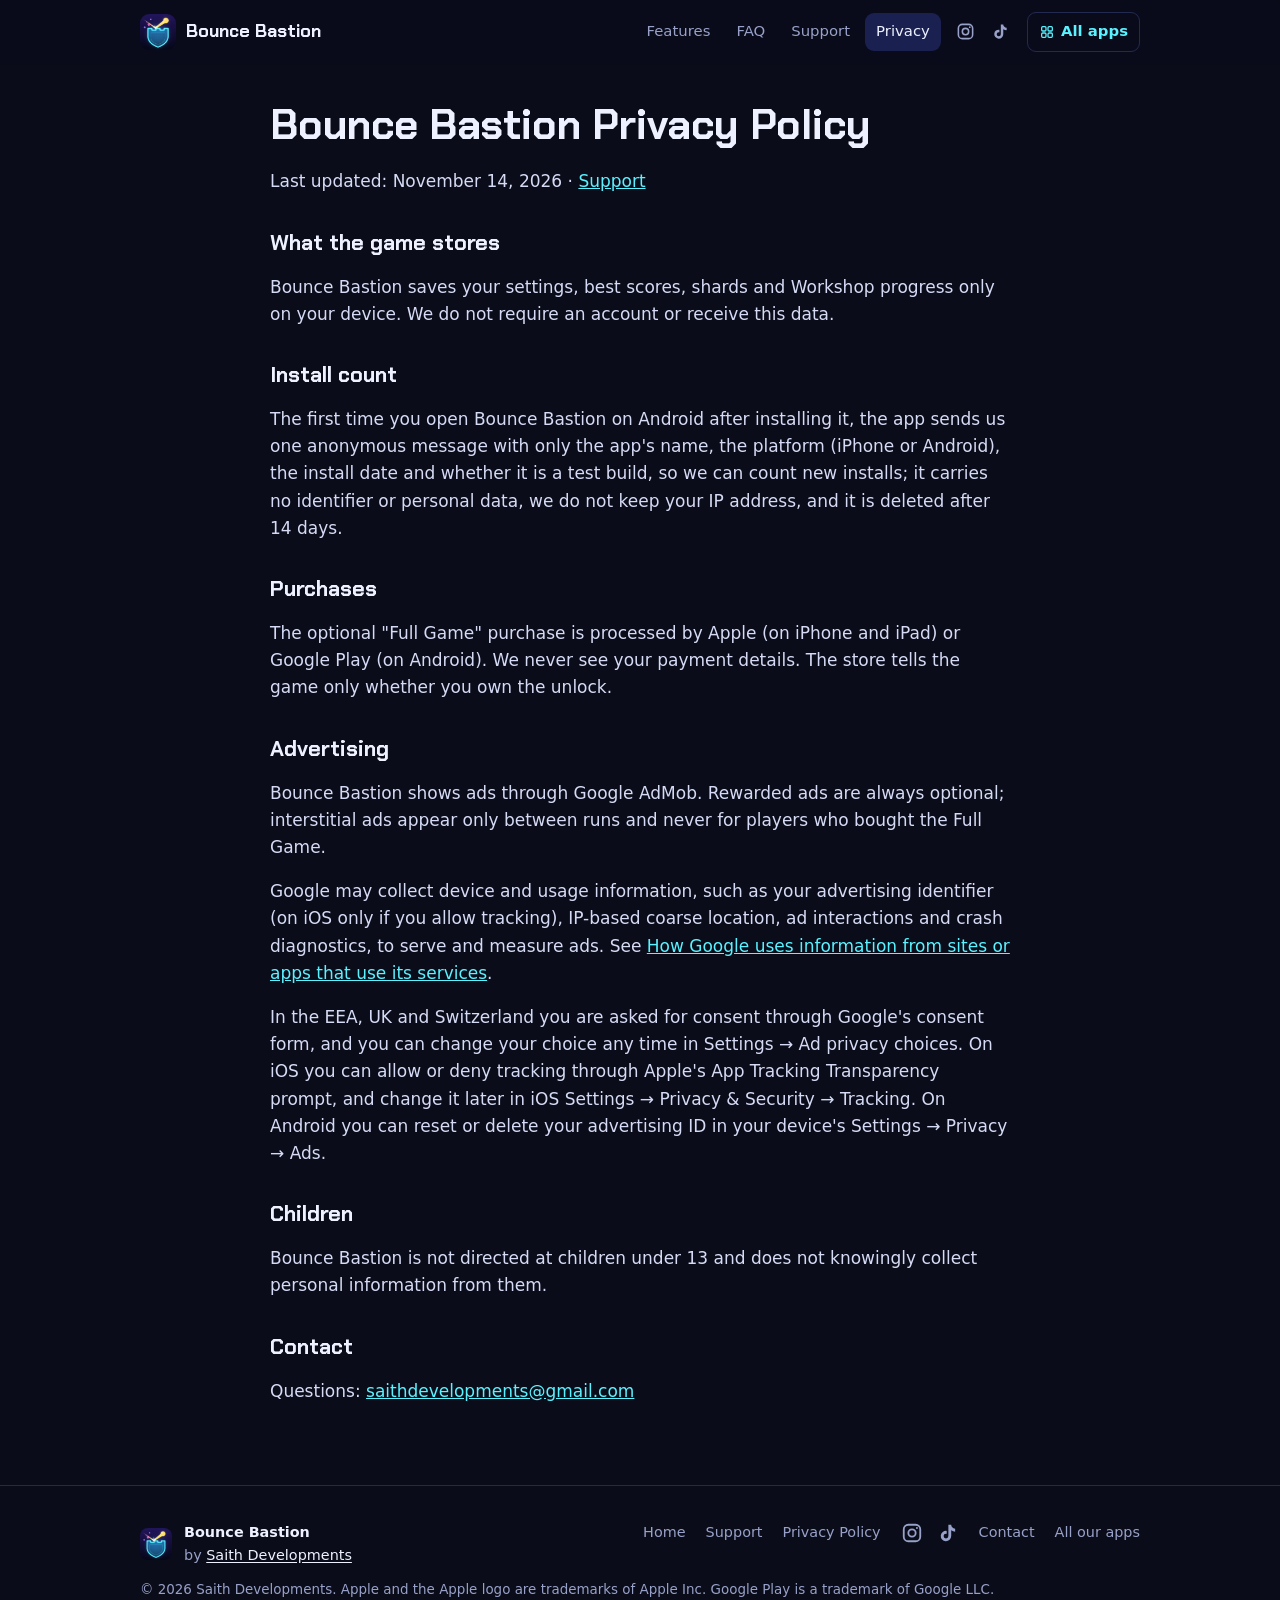
==== commit cf462036: "Social links: Instagram and TikTok icons in the top bar Co-Authored-By: Claude Opus 5.5 <noreply@ant" ====
--- a/privacy.html
+++ b/privacy.html
@@ -26,7 +26,7 @@
 header.top .wrap{display:flex;align-items:center;gap:12px;height:64px}
 .brand{display:flex;align-items:center;gap:10px;font:700 1.12rem/1 var(--display);letter-spacing:var(--track);color:var(--ink);text-decoration:none;margin-right:auto}
 .brand img{width:36px;height:36px;border-radius:9px}
-header.top nav{display:flex;gap:4px}
+header.top nav{display:flex;gap:4px;align-items:center}header.top nav .tsoc{display:inline-flex;gap:2px;margin-left:4px}header.top nav a.soc{display:inline-flex;padding:7px;color:var(--muted)}header.top nav a.soc:hover{color:var(--ink);background:var(--line)}header.top nav a.soc svg{width:19px;height:19px}
 header.top nav a{color:var(--muted);text-decoration:none;font-size:.93rem;padding:7px 11px;border-radius:9px}
 header.top nav a:hover,header.top nav a[aria-current]{color:var(--ink);background:var(--soft)}
 header.top nav a.hub{display:inline-flex;align-items:center;gap:6px;color:var(--link);border:1px solid var(--line);margin-left:6px;font-weight:600}
@@ -157,7 +157,7 @@
 @media(prefers-reduced-motion:reduce){html{scroll-behavior:auto}*{transition:none!important}}
 </style>
 </head><body><a class="skip" href="#main">Skip to content</a>
-<header class="top"><div class="wrap"><a class="brand" href="index.html"><img src="assets/icon.png" alt="" width="36" height="36">Bounce Bastion</a><nav aria-label="Site"><a href="index.html#features" class="opt">Features</a><a href="index.html#faq" class="opt">FAQ</a><a href="support.html" class="">Support</a><a href="privacy.html" class="opt2" aria-current=page>Privacy</a><a href="https://saith96.github.io/apps/" class="hub" title="All apps by Saith Developments"><svg class="ic" viewBox="0 0 24 24" fill="none" stroke="currentColor" stroke-width="1.9" stroke-linecap="round" stroke-linejoin="round" aria-hidden="true"><rect x="4" y="4" width="6.5" height="6.5" rx="1.6"/><rect x="13.5" y="4" width="6.5" height="6.5" rx="1.6"/><rect x="4" y="13.5" width="6.5" height="6.5" rx="1.6"/><rect x="13.5" y="13.5" width="6.5" height="6.5" rx="1.6"/></svg><span>All apps</span></a></nav></div></header>
+<header class="top"><div class="wrap"><a class="brand" href="index.html"><img src="assets/icon.png" alt="" width="36" height="36">Bounce Bastion</a><nav aria-label="Site"><a href="index.html#features" class="opt">Features</a><a href="index.html#faq" class="opt">FAQ</a><a href="support.html" class="">Support</a><a href="privacy.html" class="opt2" aria-current=page>Privacy</a><span class="tsoc"><a href="https://www.instagram.com/bouncebastion/" class="soc" rel="me noopener" target="_blank" aria-label="Bounce Bastion on Instagram" title="Bounce Bastion on Instagram"><svg viewBox="0 0 24 24" width="22" height="22" fill="none" stroke="currentColor" stroke-width="2" aria-hidden="true"><rect x="3" y="3" width="18" height="18" rx="5"/><circle cx="12" cy="12" r="4"/><circle cx="17.4" cy="6.6" r="1.1" fill="currentColor" stroke="none"/></svg></a><a href="https://www.tiktok.com/@bouncebastion" class="soc" rel="me noopener" target="_blank" aria-label="Bounce Bastion on TikTok" title="Bounce Bastion on TikTok"><svg viewBox="0 0 24 24" width="22" height="22" fill="currentColor" aria-hidden="true"><path d="M16.6 5.8A4.3 4.3 0 0 1 15.5 3h-3.1v12.4a2.6 2.6 0 1 1-2.6-2.6c.3 0 .5 0 .8.1V9.7a5.7 5.7 0 1 0 4.9 5.7V9.1a7.4 7.4 0 0 0 4.3 1.4V7.4a4.3 4.3 0 0 1-3.2-1.6Z"/></svg></a></span><a href="https://saith96.github.io/apps/" class="hub" title="All apps by Saith Developments"><svg class="ic" viewBox="0 0 24 24" fill="none" stroke="currentColor" stroke-width="1.9" stroke-linecap="round" stroke-linejoin="round" aria-hidden="true"><rect x="4" y="4" width="6.5" height="6.5" rx="1.6"/><rect x="13.5" y="4" width="6.5" height="6.5" rx="1.6"/><rect x="4" y="13.5" width="6.5" height="6.5" rx="1.6"/><rect x="13.5" y="13.5" width="6.5" height="6.5" rx="1.6"/></svg><span>All apps</span></a></nav></div></header>
 <main id="main"><div class="wrap"><article class="doc">
 <h1>Bounce Bastion Privacy Policy</h1>
 <p>Last updated: November 14, 2026 · <a href="support.html">Support</a></p>
@@ -179,7 +179,7 @@
 </article></div></main>
 <footer class="site"><div class="wrap">
 <div class="fb"><img src="assets/icon.png" alt="" width="32" height="32" loading="lazy"><span><b>Bounce Bastion</b>by <a href="https://saith96.github.io/apps/" class="maker">Saith Developments</a></span></div>
-<nav aria-label="Footer"><a href="index.html">Home</a><a href="support.html">Support</a><a href="privacy.html">Privacy Policy</a><span class="social"><a href="https://www.tiktok.com/@bouncebastion" rel="me noopener" target="_blank" aria-label="Bounce Bastion on TikTok" title="Bounce Bastion on TikTok"><svg viewBox="0 0 24 24" width="22" height="22" fill="currentColor" aria-hidden="true"><path d="M16.6 5.8A4.3 4.3 0 0 1 15.5 3h-3.1v12.4a2.6 2.6 0 1 1-2.6-2.6c.3 0 .5 0 .8.1V9.7a5.7 5.7 0 1 0 4.9 5.7V9.1a7.4 7.4 0 0 0 4.3 1.4V7.4a4.3 4.3 0 0 1-3.2-1.6Z"/></svg></a></span><a href="mailto:saithdevelopments@gmail.com">Contact</a><a href="https://saith96.github.io/apps/">All our apps</a></nav>
+<nav aria-label="Footer"><a href="index.html">Home</a><a href="support.html">Support</a><a href="privacy.html">Privacy Policy</a><span class="social"><a href="https://www.instagram.com/bouncebastion/" rel="me noopener" target="_blank" aria-label="Bounce Bastion on Instagram" title="Bounce Bastion on Instagram"><svg viewBox="0 0 24 24" width="22" height="22" fill="none" stroke="currentColor" stroke-width="2" aria-hidden="true"><rect x="3" y="3" width="18" height="18" rx="5"/><circle cx="12" cy="12" r="4"/><circle cx="17.4" cy="6.6" r="1.1" fill="currentColor" stroke="none"/></svg></a><a href="https://www.tiktok.com/@bouncebastion" rel="me noopener" target="_blank" aria-label="Bounce Bastion on TikTok" title="Bounce Bastion on TikTok"><svg viewBox="0 0 24 24" width="22" height="22" fill="currentColor" aria-hidden="true"><path d="M16.6 5.8A4.3 4.3 0 0 1 15.5 3h-3.1v12.4a2.6 2.6 0 1 1-2.6-2.6c.3 0 .5 0 .8.1V9.7a5.7 5.7 0 1 0 4.9 5.7V9.1a7.4 7.4 0 0 0 4.3 1.4V7.4a4.3 4.3 0 0 1-3.2-1.6Z"/></svg></a></span><a href="mailto:saithdevelopments@gmail.com">Contact</a><a href="https://saith96.github.io/apps/">All our apps</a></nav>
 <p class="legal">&copy; 2026 Saith Developments. Apple and the Apple logo are trademarks of Apple Inc. Google Play is a trademark of Google LLC.</p>
 </div></footer><script>
 (function(){var h=document.querySelector('header.top');function f(){h.classList.toggle('scrolled',scrollY>8)}addEventListener('scroll',f,{passive:true});f();
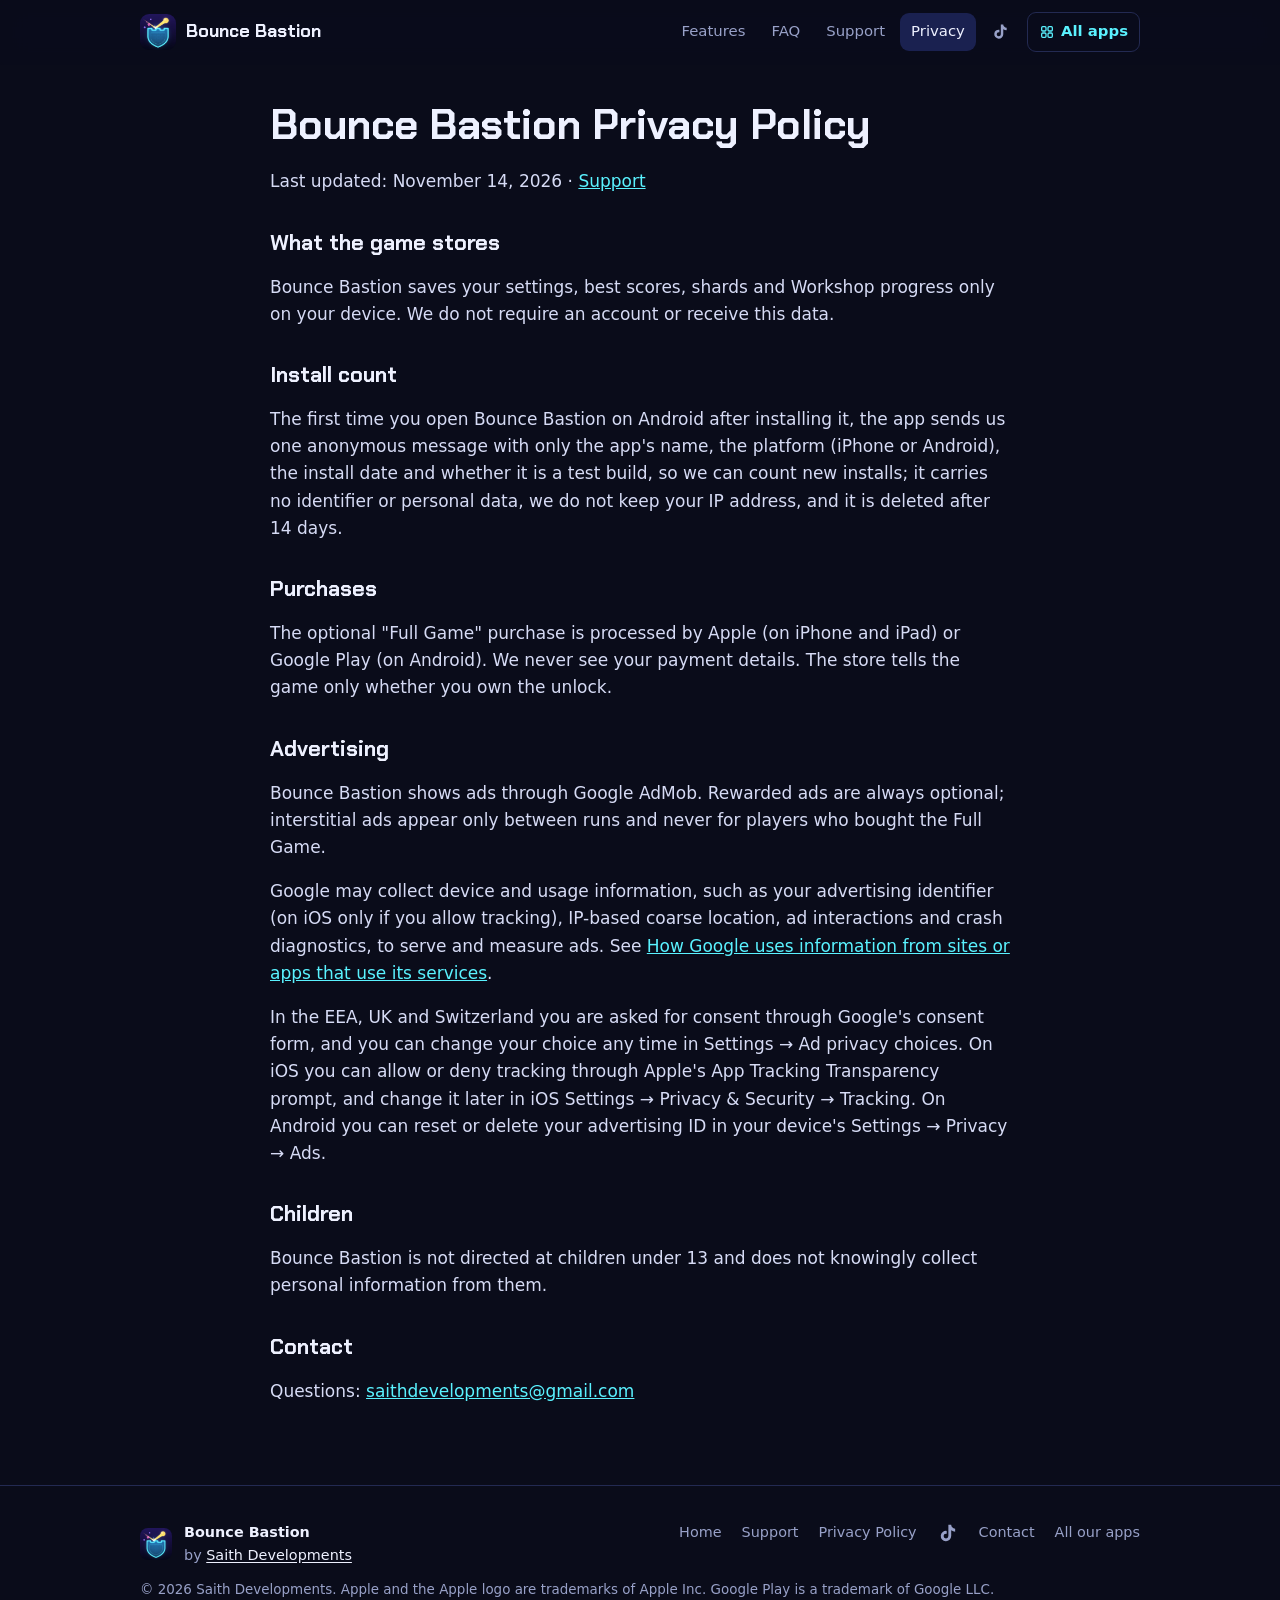
==== commit c11289aa: "Social icons only for accounts that exist Co-Authored-By: Claude Opus 5.5 <noreply@anthropic.com>" ====
--- a/privacy.html
+++ b/privacy.html
@@ -157,7 +157,7 @@
 @media(prefers-reduced-motion:reduce){html{scroll-behavior:auto}*{transition:none!important}}
 </style>
 </head><body><a class="skip" href="#main">Skip to content</a>
-<header class="top"><div class="wrap"><a class="brand" href="index.html"><img src="assets/icon.png" alt="" width="36" height="36">Bounce Bastion</a><nav aria-label="Site"><a href="index.html#features" class="opt">Features</a><a href="index.html#faq" class="opt">FAQ</a><a href="support.html" class="">Support</a><a href="privacy.html" class="opt2" aria-current=page>Privacy</a><span class="tsoc"><a href="https://www.instagram.com/bouncebastion/" class="soc" rel="me noopener" target="_blank" aria-label="Bounce Bastion on Instagram" title="Bounce Bastion on Instagram"><svg viewBox="0 0 24 24" width="22" height="22" fill="none" stroke="currentColor" stroke-width="2" aria-hidden="true"><rect x="3" y="3" width="18" height="18" rx="5"/><circle cx="12" cy="12" r="4"/><circle cx="17.4" cy="6.6" r="1.1" fill="currentColor" stroke="none"/></svg></a><a href="https://www.tiktok.com/@bouncebastion" class="soc" rel="me noopener" target="_blank" aria-label="Bounce Bastion on TikTok" title="Bounce Bastion on TikTok"><svg viewBox="0 0 24 24" width="22" height="22" fill="currentColor" aria-hidden="true"><path d="M16.6 5.8A4.3 4.3 0 0 1 15.5 3h-3.1v12.4a2.6 2.6 0 1 1-2.6-2.6c.3 0 .5 0 .8.1V9.7a5.7 5.7 0 1 0 4.9 5.7V9.1a7.4 7.4 0 0 0 4.3 1.4V7.4a4.3 4.3 0 0 1-3.2-1.6Z"/></svg></a></span><a href="https://saith96.github.io/apps/" class="hub" title="All apps by Saith Developments"><svg class="ic" viewBox="0 0 24 24" fill="none" stroke="currentColor" stroke-width="1.9" stroke-linecap="round" stroke-linejoin="round" aria-hidden="true"><rect x="4" y="4" width="6.5" height="6.5" rx="1.6"/><rect x="13.5" y="4" width="6.5" height="6.5" rx="1.6"/><rect x="4" y="13.5" width="6.5" height="6.5" rx="1.6"/><rect x="13.5" y="13.5" width="6.5" height="6.5" rx="1.6"/></svg><span>All apps</span></a></nav></div></header>
+<header class="top"><div class="wrap"><a class="brand" href="index.html"><img src="assets/icon.png" alt="" width="36" height="36">Bounce Bastion</a><nav aria-label="Site"><a href="index.html#features" class="opt">Features</a><a href="index.html#faq" class="opt">FAQ</a><a href="support.html" class="">Support</a><a href="privacy.html" class="opt2" aria-current=page>Privacy</a><span class="tsoc"><a href="https://www.tiktok.com/@bouncebastion" class="soc" rel="me noopener" target="_blank" aria-label="Bounce Bastion on TikTok" title="Bounce Bastion on TikTok"><svg viewBox="0 0 24 24" width="22" height="22" fill="currentColor" aria-hidden="true"><path d="M16.6 5.8A4.3 4.3 0 0 1 15.5 3h-3.1v12.4a2.6 2.6 0 1 1-2.6-2.6c.3 0 .5 0 .8.1V9.7a5.7 5.7 0 1 0 4.9 5.7V9.1a7.4 7.4 0 0 0 4.3 1.4V7.4a4.3 4.3 0 0 1-3.2-1.6Z"/></svg></a></span><a href="https://saith96.github.io/apps/" class="hub" title="All apps by Saith Developments"><svg class="ic" viewBox="0 0 24 24" fill="none" stroke="currentColor" stroke-width="1.9" stroke-linecap="round" stroke-linejoin="round" aria-hidden="true"><rect x="4" y="4" width="6.5" height="6.5" rx="1.6"/><rect x="13.5" y="4" width="6.5" height="6.5" rx="1.6"/><rect x="4" y="13.5" width="6.5" height="6.5" rx="1.6"/><rect x="13.5" y="13.5" width="6.5" height="6.5" rx="1.6"/></svg><span>All apps</span></a></nav></div></header>
 <main id="main"><div class="wrap"><article class="doc">
 <h1>Bounce Bastion Privacy Policy</h1>
 <p>Last updated: November 14, 2026 · <a href="support.html">Support</a></p>
@@ -179,7 +179,7 @@
 </article></div></main>
 <footer class="site"><div class="wrap">
 <div class="fb"><img src="assets/icon.png" alt="" width="32" height="32" loading="lazy"><span><b>Bounce Bastion</b>by <a href="https://saith96.github.io/apps/" class="maker">Saith Developments</a></span></div>
-<nav aria-label="Footer"><a href="index.html">Home</a><a href="support.html">Support</a><a href="privacy.html">Privacy Policy</a><span class="social"><a href="https://www.instagram.com/bouncebastion/" rel="me noopener" target="_blank" aria-label="Bounce Bastion on Instagram" title="Bounce Bastion on Instagram"><svg viewBox="0 0 24 24" width="22" height="22" fill="none" stroke="currentColor" stroke-width="2" aria-hidden="true"><rect x="3" y="3" width="18" height="18" rx="5"/><circle cx="12" cy="12" r="4"/><circle cx="17.4" cy="6.6" r="1.1" fill="currentColor" stroke="none"/></svg></a><a href="https://www.tiktok.com/@bouncebastion" rel="me noopener" target="_blank" aria-label="Bounce Bastion on TikTok" title="Bounce Bastion on TikTok"><svg viewBox="0 0 24 24" width="22" height="22" fill="currentColor" aria-hidden="true"><path d="M16.6 5.8A4.3 4.3 0 0 1 15.5 3h-3.1v12.4a2.6 2.6 0 1 1-2.6-2.6c.3 0 .5 0 .8.1V9.7a5.7 5.7 0 1 0 4.9 5.7V9.1a7.4 7.4 0 0 0 4.3 1.4V7.4a4.3 4.3 0 0 1-3.2-1.6Z"/></svg></a></span><a href="mailto:saithdevelopments@gmail.com">Contact</a><a href="https://saith96.github.io/apps/">All our apps</a></nav>
+<nav aria-label="Footer"><a href="index.html">Home</a><a href="support.html">Support</a><a href="privacy.html">Privacy Policy</a><span class="social"><a href="https://www.tiktok.com/@bouncebastion" rel="me noopener" target="_blank" aria-label="Bounce Bastion on TikTok" title="Bounce Bastion on TikTok"><svg viewBox="0 0 24 24" width="22" height="22" fill="currentColor" aria-hidden="true"><path d="M16.6 5.8A4.3 4.3 0 0 1 15.5 3h-3.1v12.4a2.6 2.6 0 1 1-2.6-2.6c.3 0 .5 0 .8.1V9.7a5.7 5.7 0 1 0 4.9 5.7V9.1a7.4 7.4 0 0 0 4.3 1.4V7.4a4.3 4.3 0 0 1-3.2-1.6Z"/></svg></a></span><a href="mailto:saithdevelopments@gmail.com">Contact</a><a href="https://saith96.github.io/apps/">All our apps</a></nav>
 <p class="legal">&copy; 2026 Saith Developments. Apple and the Apple logo are trademarks of Apple Inc. Google Play is a trademark of Google LLC.</p>
 </div></footer><script>
 (function(){var h=document.querySelector('header.top');function f(){h.classList.toggle('scrolled',scrollY>8)}addEventListener('scroll',f,{passive:true});f();
